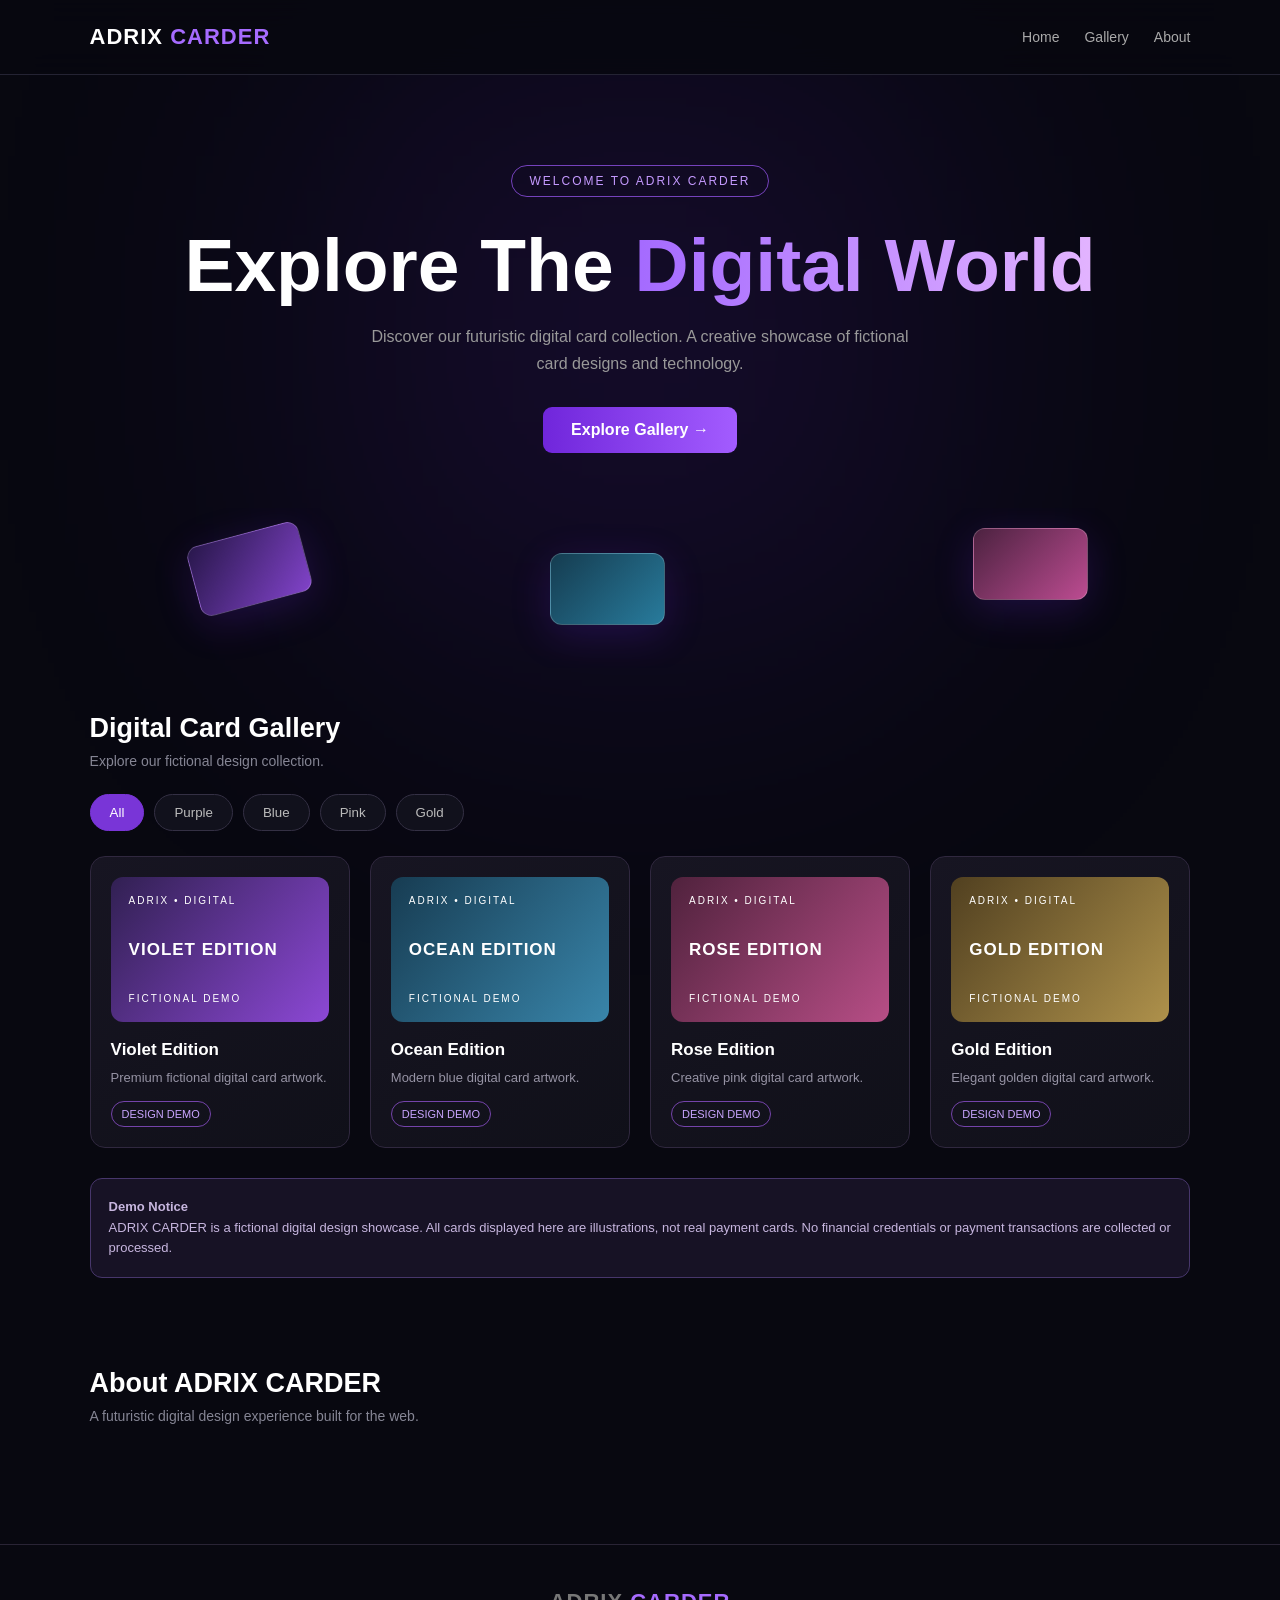
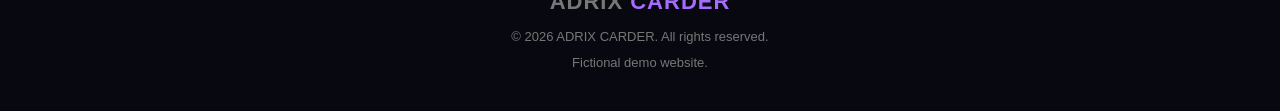
==== index.html @ c5444938 "Create index.html" ====
<!DOCTYPE html>
<html lang="en">
<head>
<meta charset="UTF-8">
<meta name="viewport" content="width=device-width, initial-scale=1.0">
<meta name="theme-color" content="#080810">
<title>ADRIX CARDER | Demo Gallery</title>

<style>
* {
  margin: 0;
  padding: 0;
  box-sizing: border-box;
}

body {
  background: #080810;
  color: #fff;
  font-family: Arial, sans-serif;
  overflow-x: hidden;
}

body::before {
  content: "";
  position: fixed;
  width: 500px;
  height: 500px;
  background: #792bff;
  filter: blur(180px);
  opacity: .18;
  top: 10%;
  left: 30%;
  pointer-events: none;
}

header {
  height: 75px;
  padding: 0 7%;
  display: flex;
  align-items: center;
  justify-content: space-between;
  border-bottom: 1px solid #242333;
  background: rgba(8,8,16,.85);
  position: sticky;
  top: 0;
  z-index: 10;
  backdrop-filter: blur(15px);
}

.logo {
  font-size: 22px;
  font-weight: 900;
  letter-spacing: 1px;
}

.logo span {
  color: #a66bff;
}

nav {
  display: flex;
  gap: 25px;
}

nav a {
  color: #aaa;
  text-decoration: none;
  font-size: 14px;
}

nav a:hover {
  color: #b77aff;
}

.hero {
  text-align: center;
  padding: 90px 20px 55px;
  position: relative;
}

.tag {
  display: inline-block;
  border: 1px solid #7542bc;
  color: #c59aff;
  padding: 8px 18px;
  border-radius: 30px;
  font-size: 12px;
  letter-spacing: 2px;
}

.hero h1 {
  font-size: clamp(38px, 8vw, 75px);
  margin: 25px 0 15px;
  font-weight: 900;
}

.hero h1 span {
  background: linear-gradient(90deg,#a46aff,#e3b4ff);
  -webkit-background-clip: text;
  color: transparent;
}

.hero p {
  color: #999;
  max-width: 540px;
  margin: auto;
  line-height: 1.7;
}

.hero-btn {
  display: inline-block;
  margin-top: 30px;
  padding: 14px 28px;
  background: linear-gradient(90deg,#7026db,#a35cff);
  color: white;
  text-decoration: none;
  border-radius: 9px;
  font-weight: bold;
}

.floating-area {
  height: 160px;
  position: relative;
  overflow: hidden;
}

.float-card {
  position: absolute;
  width: 115px;
  height: 72px;
  border-radius: 12px;
  border: 1px solid #ffffff30;
  background: linear-gradient(135deg,#28174b,#8143c9);
  box-shadow: 0 10px 40px #792bff30;
  animation: float 5s ease-in-out infinite;
}

.float-card:nth-child(1) {
  left: 15%;
  top: 25px;
  transform: rotate(-15deg);
}

.float-card:nth-child(2) {
  left: 43%;
  top: 45px;
  background: linear-gradient(135deg,#153c50,#287b9c);
  animation-delay: 1s;
}

.float-card:nth-child(3) {
  right: 15%;
  top: 20px;
  background: linear-gradient(135deg,#4c2240,#bc4c91);
  animation-delay: 2s;
}

@keyframes float {
  0%,100% { translate: 0 0; }
  50% { translate: 0 -18px; }
}

.section {
  padding: 45px 7%;
  position: relative;
}

.section-heading {
  margin-bottom: 25px;
}

.section-heading h2 {
  font-size: 27px;
}

.section-heading p {
  color: #858594;
  margin-top: 9px;
  font-size: 14px;
}

.filters {
  display: flex;
  gap: 10px;
  flex-wrap: wrap;
  margin-bottom: 25px;
}

.filter {
  padding: 10px 19px;
  border: 1px solid #343044;
  border-radius: 25px;
  background: #11111c;
  color: #bbb;
  cursor: pointer;
}

.filter.active,
.filter:hover {
  background: #7935d7;
  color: white;
  border-color: #7935d7;
}

.grid {
  display: grid;
  grid-template-columns: repeat(auto-fit,minmax(220px,1fr));
  gap: 20px;
}

.card {
  background: linear-gradient(145deg,#171522,#101019);
  border: 1px solid #30283f;
  border-radius: 15px;
  padding: 20px;
  transition: .3s;
}

.card:hover {
  transform: translateY(-6px);
  border-color: #9959ed;
  box-shadow: 0 10px 35px #792bff20;
}

.demo-card {
  height: 145px;
  padding: 18px;
  border-radius: 12px;
  margin-bottom: 18px;
  display: flex;
  flex-direction: column;
  justify-content: space-between;
  background: linear-gradient(130deg,#312052,#8c48d5);
}

.demo-card.blue {
  background: linear-gradient(130deg,#173c52,#3985aa);
}

.demo-card.pink {
  background: linear-gradient(130deg,#50223d,#b74e86);
}

.demo-card.gold {
  background: linear-gradient(130deg,#514020,#ae914b);
}

.demo-card small {
  letter-spacing: 2px;
  font-size: 10px;
}

.demo-card strong {
  font-size: 17px;
  letter-spacing: 1px;
}

.card h3 {
  font-size: 17px;
}

.card p {
  color: #9693a4;
  font-size: 13px;
  margin-top: 8px;
  line-height: 1.5;
}

.demo-label {
  display: inline-block;
  margin-top: 13px;
  color: #c9a5ff;
  font-size: 11px;
  border: 1px solid #7443aa;
  padding: 6px 10px;
  border-radius: 20px;
}

.notice {
  margin-top: 30px;
  padding: 18px;
  border: 1px solid #47366b;
  background: #171225;
  border-radius: 12px;
  color: #c7b6df;
  line-height: 1.6;
  font-size: 13px;
}

footer {
  margin-top: 50px;
  padding: 35px 20px;
  text-align: center;
  border-top: 1px solid #292435;
  color: #777;
  font-size: 13px;
  line-height: 2;
}

@media(max-width:600px) {
  header { padding: 0 5%; }
  nav { gap: 12px; }
  nav a { font-size: 11px; }
  .logo { font-size: 17px; }
  .hero { padding-top: 65px; }
  .section { padding: 35px 5%; }
}
</style>
</head>

<body>

<header>
  <div class="logo">ADRIX <span>CARDER</span></div>
  <nav>
    <a href="#home">Home</a>
    <a href="#gallery">Gallery</a>
    <a href="#about">About</a>
  </nav>
</header>

<section class="hero" id="home">
  <div class="tag">WELCOME TO ADRIX CARDER</div>
  <h1>Explore The <span>Digital World</span></h1>
  <p>
    Discover our futuristic digital card collection.
    A creative showcase of fictional card designs and technology.
  </p>
  <a href="#gallery" class="hero-btn">Explore Gallery →</a>
</section>

<div class="floating-area">
  <div class="float-card"></div>
  <div class="float-card"></div>
  <div class="float-card"></div>
</div>

<section class="section" id="gallery">

  <div class="section-heading">
    <h2>Digital Card Gallery</h2>
    <p>Explore our fictional design collection.</p>
  </div>

  <div class="filters">
    <button class="filter active" onclick="filterCards('all',this)">All</button>
    <button class="filter" onclick="filterCards('purple',this)">Purple</button>
    <button class="filter" onclick="filterCards('blue',this)">Blue</button>
    <button class="filter" onclick="filterCards('pink',this)">Pink</button>
    <button class="filter" onclick="filterCards('gold',this)">Gold</button>
  </div>

  <div class="grid">

    <div class="card" data-type="purple">
      <div class="demo-card">
        <small>ADRIX • DIGITAL</small>
        <strong>VIOLET EDITION</strong>
        <small>FICTIONAL DEMO</small>
      </div>
      <h3>Violet Edition</h3>
      <p>Premium fictional digital card artwork.</p>
      <span class="demo-label">DESIGN DEMO</span>
    </div>

    <div class="card" data-type="blue">
      <div class="demo-card blue">
        <small>ADRIX • DIGITAL</small>
        <strong>OCEAN EDITION</strong>
        <small>FICTIONAL DEMO</small>
      </div>
      <h3>Ocean Edition</h3>
      <p>Modern blue digital card artwork.</p>
      <span class="demo-label">DESIGN DEMO</span>
    </div>

    <div class="card" data-type="pink">
      <div class="demo-card pink">
        <small>ADRIX • DIGITAL</small>
        <strong>ROSE EDITION</strong>
        <small>FICTIONAL DEMO</small>
      </div>
      <h3>Rose Edition</h3>
      <p>Creative pink digital card artwork.</p>
      <span class="demo-label">DESIGN DEMO</span>
    </div>

    <div class="card" data-type="gold">
      <div class="demo-card gold">
        <small>ADRIX • DIGITAL</small>
        <strong>GOLD EDITION</strong>
        <small>FICTIONAL DEMO</small>
      </div>
      <h3>Gold Edition</h3>
      <p>Elegant golden digital card artwork.</p>
      <span class="demo-label">DESIGN DEMO</span>
    </div>

  </div>

  <div class="notice">
    <strong>Demo Notice</strong><br>
    ADRIX CARDER is a fictional digital design showcase.
    All cards displayed here are illustrations, not real
    payment cards. No financial credentials or payment
    transactions are collected or processed.
  </div>

</section>

<section class="section" id="about">
  <div class="section-heading">
    <h2>About ADRIX CARDER</h2>
    <p>A futuristic digital design experience built for the web.</p>
  </div>
</section>

<footer>
  <div class="logo">ADRIX <span>CARDER</span></div>
  ©️ 2026 ADRIX CARDER. All rights reserved.<br>
  Fictional demo website.
</footer>

<script>
function filterCards(type,button) {
  document.querySelectorAll('.filter').forEach(btn => {
    btn.classList.remove('active');
  });

  button.classList.add('active');

  document.querySelectorAll('.card').forEach(card => {
    card.style.display =
      type === 'all' || card.dataset.type === type
      ? 'block'
      : 'none';
  });
}
</script>

</body>
</html>
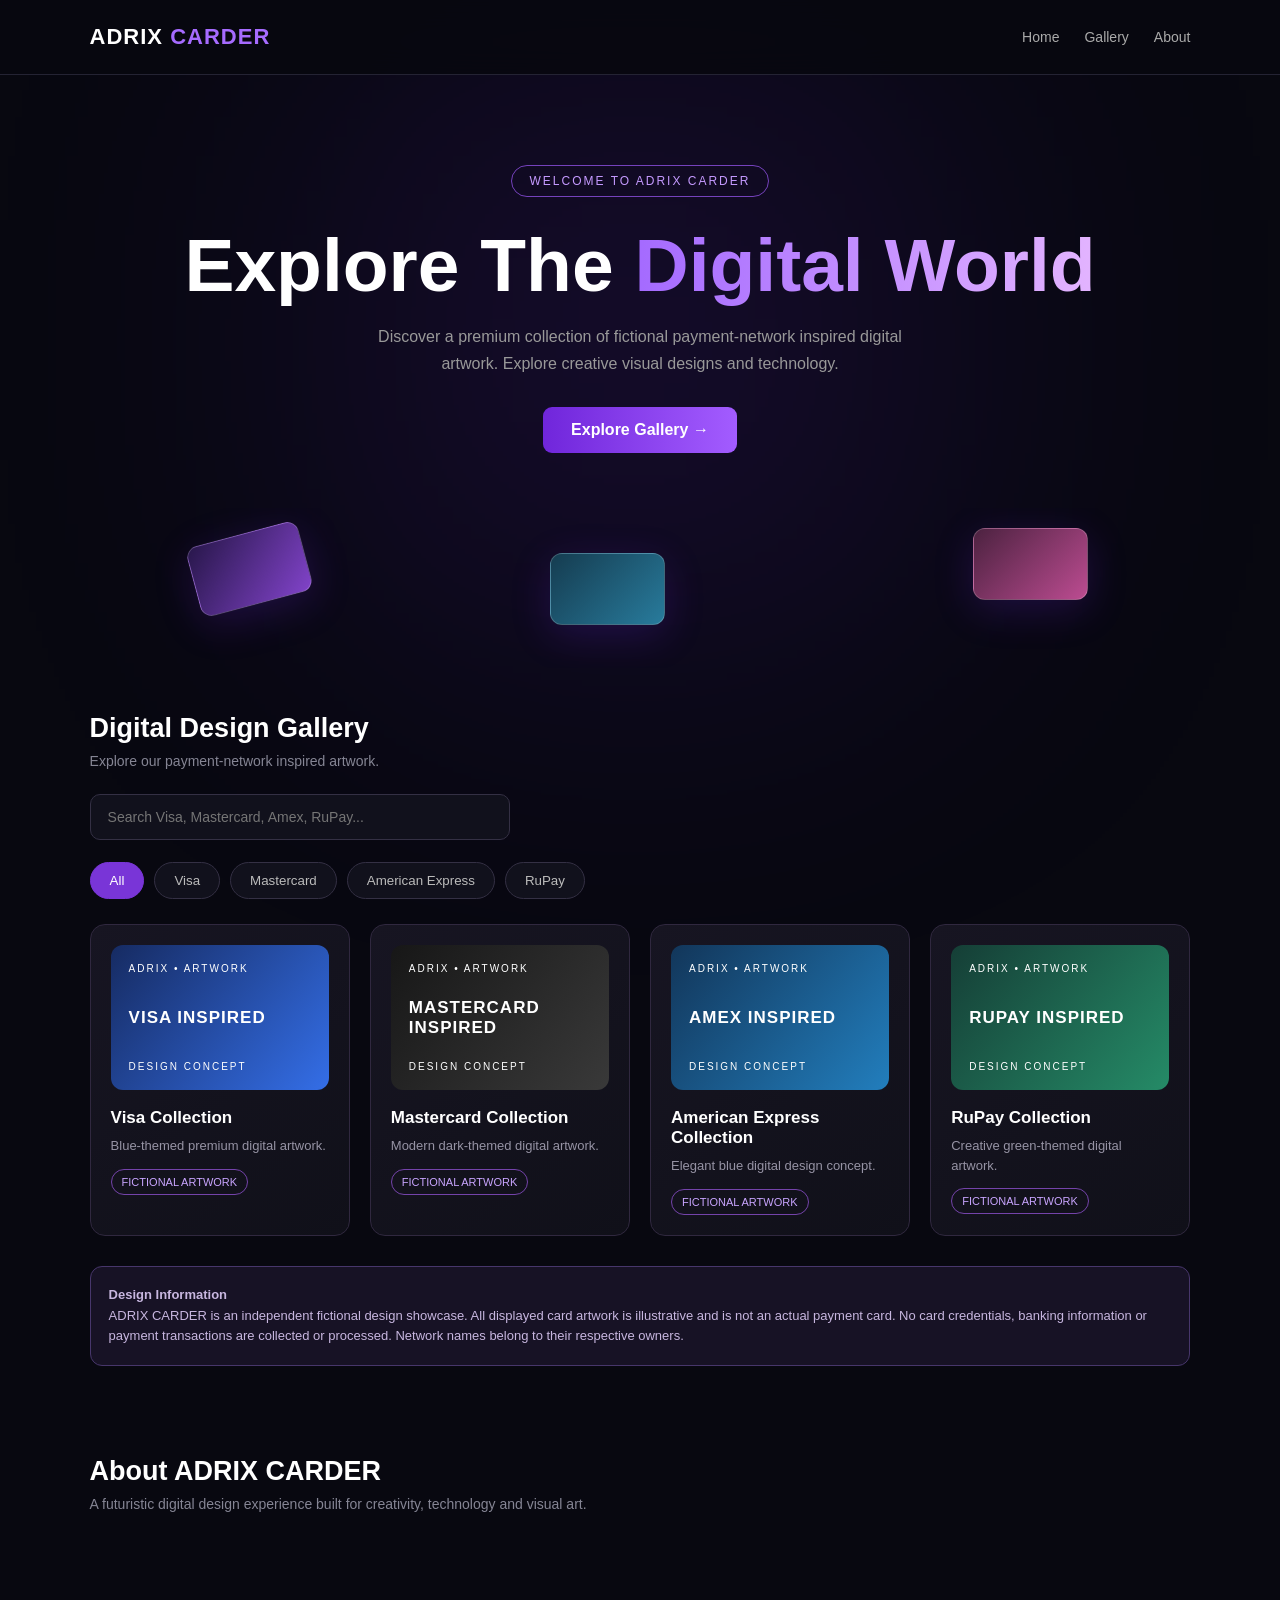
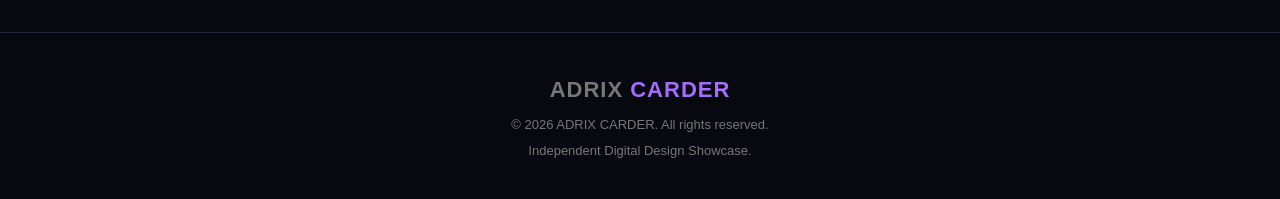
==== commit fc96c819: "Update index.html" ====
--- a/index.html
+++ b/index.html
@@ -1,16 +1,21 @@
+
 <!DOCTYPE html>
 <html lang="en">
 <head>
 <meta charset="UTF-8">
 <meta name="viewport" content="width=device-width, initial-scale=1.0">
 <meta name="theme-color" content="#080810">
-<title>ADRIX CARDER | Demo Gallery</title>
+<title>ADRIX CARDER | Digital Design Studio</title>
 
 <style>
 * {
   margin: 0;
   padding: 0;
   box-sizing: border-box;
+}
+
+html {
+  scroll-behavior: smooth;
 }
 
 body {
@@ -31,16 +36,17 @@
   top: 10%;
   left: 30%;
   pointer-events: none;
+  z-index: -1;
 }
 
 header {
-  height: 75px;
+  min-height: 75px;
   padding: 0 7%;
   display: flex;
   align-items: center;
   justify-content: space-between;
   border-bottom: 1px solid #242333;
-  background: rgba(8,8,16,.85);
+  background: rgba(8,8,16,.92);
   position: sticky;
   top: 0;
   z-index: 10;
@@ -66,6 +72,7 @@
   color: #aaa;
   text-decoration: none;
   font-size: 14px;
+  transition: .3s;
 }
 
 nav a:hover {
@@ -116,6 +123,12 @@
   text-decoration: none;
   border-radius: 9px;
   font-weight: bold;
+  transition: .3s;
+}
+
+.hero-btn:hover {
+  transform: translateY(-4px);
+  box-shadow: 0 8px 30px #792bff55;
 }
 
 .floating-area {
@@ -179,6 +192,27 @@
   font-size: 14px;
 }
 
+.search-box {
+  width: 100%;
+  max-width: 420px;
+  margin-bottom: 22px;
+}
+
+.search-box input {
+  width: 100%;
+  padding: 14px 17px;
+  background: #11111c;
+  border: 1px solid #343044;
+  outline: none;
+  border-radius: 10px;
+  color: white;
+  font-size: 14px;
+}
+
+.search-box input:focus {
+  border-color: #9959ed;
+}
+
 .filters {
   display: flex;
   gap: 10px;
@@ -193,6 +227,7 @@
   background: #11111c;
   color: #bbb;
   cursor: pointer;
+  transition: .3s;
 }
 
 .filter.active,
@@ -214,6 +249,7 @@
   border-radius: 15px;
   padding: 20px;
   transition: .3s;
+  cursor: pointer;
 }
 
 .card:hover {
@@ -230,19 +266,19 @@
   display: flex;
   flex-direction: column;
   justify-content: space-between;
-  background: linear-gradient(130deg,#312052,#8c48d5);
-}
-
-.demo-card.blue {
-  background: linear-gradient(130deg,#173c52,#3985aa);
-}
-
-.demo-card.pink {
-  background: linear-gradient(130deg,#50223d,#b74e86);
-}
-
-.demo-card.gold {
-  background: linear-gradient(130deg,#514020,#ae914b);
+  background: linear-gradient(130deg,#162b62,#346ee7);
+}
+
+.demo-card.mastercard {
+  background: linear-gradient(130deg,#171717,#393939);
+}
+
+.demo-card.amex {
+  background: linear-gradient(130deg,#12365a,#227ebd);
+}
+
+.demo-card.rupay {
+  background: linear-gradient(130deg,#153e36,#258b67);
 }
 
 .demo-card small {
@@ -287,6 +323,13 @@
   font-size: 13px;
 }
 
+.empty {
+  display: none;
+  color: #aaa;
+  padding: 25px;
+  text-align: center;
+}
+
 footer {
   margin-top: 50px;
   padding: 35px 20px;
@@ -297,6 +340,48 @@
   line-height: 2;
 }
 
+/* Preview popup */
+
+.preview {
+  display: none;
+  position: fixed;
+  inset: 0;
+  background: rgba(0,0,0,.88);
+  z-index: 100;
+  align-items: center;
+  justify-content: center;
+  padding: 20px;
+}
+
+.preview.show {
+  display: flex;
+}
+
+.preview-content {
+  background: #171522;
+  border: 1px solid #7443aa;
+  border-radius: 18px;
+  padding: 25px;
+  width: 100%;
+  max-width: 420px;
+  text-align: center;
+}
+
+.preview-content .demo-card {
+  height: 190px;
+}
+
+.close-btn {
+  display: block;
+  margin: 20px auto 0;
+  background: #7935d7;
+  color: white;
+  border: none;
+  padding: 11px 25px;
+  border-radius: 8px;
+  cursor: pointer;
+}
+
 @media(max-width:600px) {
   header { padding: 0 5%; }
   nav { gap: 12px; }
@@ -304,6 +389,15 @@
   .logo { font-size: 17px; }
   .hero { padding-top: 65px; }
   .section { padding: 35px 5%; }
+  .grid { grid-template-columns: 1fr; }
+}
+
+@media(prefers-reduced-motion:reduce) {
+  *, *::before, *::after {
+    animation-duration: .01ms !important;
+    scroll-behavior: auto !important;
+    transition-duration: .01ms !important;
+  }
 }
 </style>
 </head>
@@ -312,6 +406,7 @@
 
 <header>
   <div class="logo">ADRIX <span>CARDER</span></div>
+
   <nav>
     <a href="#home">Home</a>
     <a href="#gallery">Gallery</a>
@@ -321,12 +416,18 @@
 
 <section class="hero" id="home">
   <div class="tag">WELCOME TO ADRIX CARDER</div>
+
   <h1>Explore The <span>Digital World</span></h1>
+
   <p>
-    Discover our futuristic digital card collection.
-    A creative showcase of fictional card designs and technology.
+    Discover a premium collection of fictional
+    payment-network inspired digital artwork.
+    Explore creative visual designs and technology.
   </p>
-  <a href="#gallery" class="hero-btn">Explore Gallery →</a>
+
+  <a href="#gallery" class="hero-btn">
+    Explore Gallery →
+  </a>
 </section>
 
 <div class="floating-area">
@@ -338,104 +439,240 @@
 <section class="section" id="gallery">
 
   <div class="section-heading">
-    <h2>Digital Card Gallery</h2>
-    <p>Explore our fictional design collection.</p>
+    <h2>Digital Design Gallery</h2>
+    <p>Explore our payment-network inspired artwork.</p>
+  </div>
+
+  <div class="search-box">
+    <input
+      type="search"
+      id="searchInput"
+      placeholder="Search Visa, Mastercard, Amex, RuPay..."
+      oninput="searchCards()"
+    >
   </div>
 
   <div class="filters">
-    <button class="filter active" onclick="filterCards('all',this)">All</button>
-    <button class="filter" onclick="filterCards('purple',this)">Purple</button>
-    <button class="filter" onclick="filterCards('blue',this)">Blue</button>
-    <button class="filter" onclick="filterCards('pink',this)">Pink</button>
-    <button class="filter" onclick="filterCards('gold',this)">Gold</button>
-  </div>
-
-  <div class="grid">
-
-    <div class="card" data-type="purple">
+    <button class="filter active"
+      onclick="filterCards('all',this)">All</button>
+
+    <button class="filter"
+      onclick="filterCards('visa',this)">Visa</button>
+
+    <button class="filter"
+      onclick="filterCards('mastercard',this)">Mastercard</button>
+
+    <button class="filter"
+      onclick="filterCards('amex',this)">American Express</button>
+
+    <button class="filter"
+      onclick="filterCards('rupay',this)">RuPay</button>
+  </div>
+
+  <div class="grid" id="cardGrid">
+
+    <div class="card" data-type="visa"
+      onclick="openPreview(this)">
+
       <div class="demo-card">
-        <small>ADRIX • DIGITAL</small>
-        <strong>VIOLET EDITION</strong>
-        <small>FICTIONAL DEMO</small>
+        <small>ADRIX • ARTWORK</small>
+        <strong>VISA INSPIRED</strong>
+        <small>DESIGN CONCEPT</small>
       </div>
-      <h3>Violet Edition</h3>
-      <p>Premium fictional digital card artwork.</p>
-      <span class="demo-label">DESIGN DEMO</span>
+
+      <h3>Visa Collection</h3>
+      <p>Blue-themed premium digital artwork.</p>
+      <span class="demo-label">FICTIONAL ARTWORK</span>
     </div>
 
-    <div class="card" data-type="blue">
-      <div class="demo-card blue">
-        <small>ADRIX • DIGITAL</small>
-        <strong>OCEAN EDITION</strong>
-        <small>FICTIONAL DEMO</small>
+    <div class="card" data-type="mastercard"
+      onclick="openPreview(this)">
+
+      <div class="demo-card mastercard">
+        <small>ADRIX • ARTWORK</small>
+        <strong>MASTERCARD INSPIRED</strong>
+        <small>DESIGN CONCEPT</small>
       </div>
-      <h3>Ocean Edition</h3>
-      <p>Modern blue digital card artwork.</p>
-      <span class="demo-label">DESIGN DEMO</span>
+
+      <h3>Mastercard Collection</h3>
+      <p>Modern dark-themed digital artwork.</p>
+      <span class="demo-label">FICTIONAL ARTWORK</span>
     </div>
 
-    <div class="card" data-type="pink">
-      <div class="demo-card pink">
-        <small>ADRIX • DIGITAL</small>
-        <strong>ROSE EDITION</strong>
-        <small>FICTIONAL DEMO</small>
+    <div class="card" data-type="amex"
+      onclick="openPreview(this)">
+
+      <div class="demo-card amex">
+        <small>ADRIX • ARTWORK</small>
+        <strong>AMEX INSPIRED</strong>
+        <small>DESIGN CONCEPT</small>
       </div>
-      <h3>Rose Edition</h3>
-      <p>Creative pink digital card artwork.</p>
-      <span class="demo-label">DESIGN DEMO</span>
+
+      <h3>American Express Collection</h3>
+      <p>Elegant blue digital design concept.</p>
+      <span class="demo-label">FICTIONAL ARTWORK</span>
     </div>
 
-    <div class="card" data-type="gold">
-      <div class="demo-card gold">
-        <small>ADRIX • DIGITAL</small>
-        <strong>GOLD EDITION</strong>
-        <small>FICTIONAL DEMO</small>
+    <div class="card" data-type="rupay"
+      onclick="openPreview(this)">
+
+      <div class="demo-card rupay">
+        <small>ADRIX • ARTWORK</small>
+        <strong>RUPAY INSPIRED</strong>
+        <small>DESIGN CONCEPT</small>
       </div>
-      <h3>Gold Edition</h3>
-      <p>Elegant golden digital card artwork.</p>
-      <span class="demo-label">DESIGN DEMO</span>
+
+      <h3>RuPay Collection</h3>
+      <p>Creative green-themed digital artwork.</p>
+      <span class="demo-label">FICTIONAL ARTWORK</span>
     </div>
 
   </div>
 
+  <div class="empty" id="emptyMessage">
+    No matching designs found.
+  </div>
+
   <div class="notice">
-    <strong>Demo Notice</strong><br>
-    ADRIX CARDER is a fictional digital design showcase.
-    All cards displayed here are illustrations, not real
-    payment cards. No financial credentials or payment
-    transactions are collected or processed.
+    <strong>Design Information</strong><br>
+    ADRIX CARDER is an independent fictional design
+    showcase. All displayed card artwork is illustrative
+    and is not an actual payment card. No card credentials,
+    banking information or payment transactions are
+    collected or processed. Network names belong to their
+    respective owners.
   </div>
 
 </section>
 
 <section class="section" id="about">
+
   <div class="section-heading">
     <h2>About ADRIX CARDER</h2>
-    <p>A futuristic digital design experience built for the web.</p>
-  </div>
+
+    <p>
+      A futuristic digital design experience
+      built for creativity, technology and visual art.
+    </p>
+  </div>
+
 </section>
 
 <footer>
+
   <div class="logo">ADRIX <span>CARDER</span></div>
-  ©️ 2026 ADRIX CARDER. All rights reserved.<br>
-  Fictional demo website.
+
+  © 2026 ADRIX CARDER. All rights reserved.<br>
+
+  Independent Digital Design Showcase.
+
 </footer>
 
+<!-- Artwork Preview -->
+
+<div class="preview" id="preview"
+  onclick="closePreviewOutside(event)">
+
+  <div class="preview-content">
+
+    <h2 id="previewTitle">Artwork Preview</h2>
+
+    <div id="previewArtwork"></div>
+
+    <p id="previewDescription"
+      style="color:#aaa;font-size:13px;margin-top:15px">
+      Fictional design artwork.
+    </p>
+
+    <button class="close-btn"
+      onclick="closePreview()">CLOSE</button>
+
+  </div>
+</div>
+
 <script>
+
+let currentFilter = "all";
+
 function filterCards(type,button) {
+
+  currentFilter = type;
+
   document.querySelectorAll('.filter').forEach(btn => {
     btn.classList.remove('active');
   });
 
   button.classList.add('active');
 
-  document.querySelectorAll('.card').forEach(card => {
-    card.style.display =
-      type === 'all' || card.dataset.type === type
-      ? 'block'
-      : 'none';
+  searchCards();
+}
+
+function searchCards() {
+
+  const search = document
+    .getElementById('searchInput')
+    .value.toLowerCase();
+
+  const cards = document.querySelectorAll('.card');
+
+  let visible = 0;
+
+  cards.forEach(card => {
+
+    const type = card.dataset.type;
+
+    const matchesFilter =
+      currentFilter === 'all' ||
+      type === currentFilter;
+
+    const matchesSearch =
+      card.innerText.toLowerCase().includes(search);
+
+    if(matchesFilter && matchesSearch) {
+      card.style.display = 'block';
+      visible++;
+    } else {
+      card.style.display = 'none';
+    }
+
   });
-}
+
+  document.getElementById('emptyMessage').style.display =
+    visible === 0 ? 'block' : 'none';
+}
+
+function openPreview(card) {
+
+  const artwork = card.querySelector('.demo-card');
+
+  document.getElementById('previewTitle').innerText =
+    card.querySelector('h3').innerText;
+
+  document.getElementById('previewDescription').innerText =
+    card.querySelector('p').innerText;
+
+  document.getElementById('previewArtwork').innerHTML =
+    artwork.outerHTML;
+
+  document.getElementById('preview').classList.add('show');
+}
+
+function closePreview() {
+  document.getElementById('preview').classList.remove('show');
+}
+
+function closePreviewOutside(event) {
+  if(event.target.id === 'preview') {
+    closePreview();
+  }
+}
+
+document.addEventListener('keydown', function(event) {
+  if(event.key === 'Escape') {
+    closePreview();
+  }
+});
+
 </script>
 
 </body>
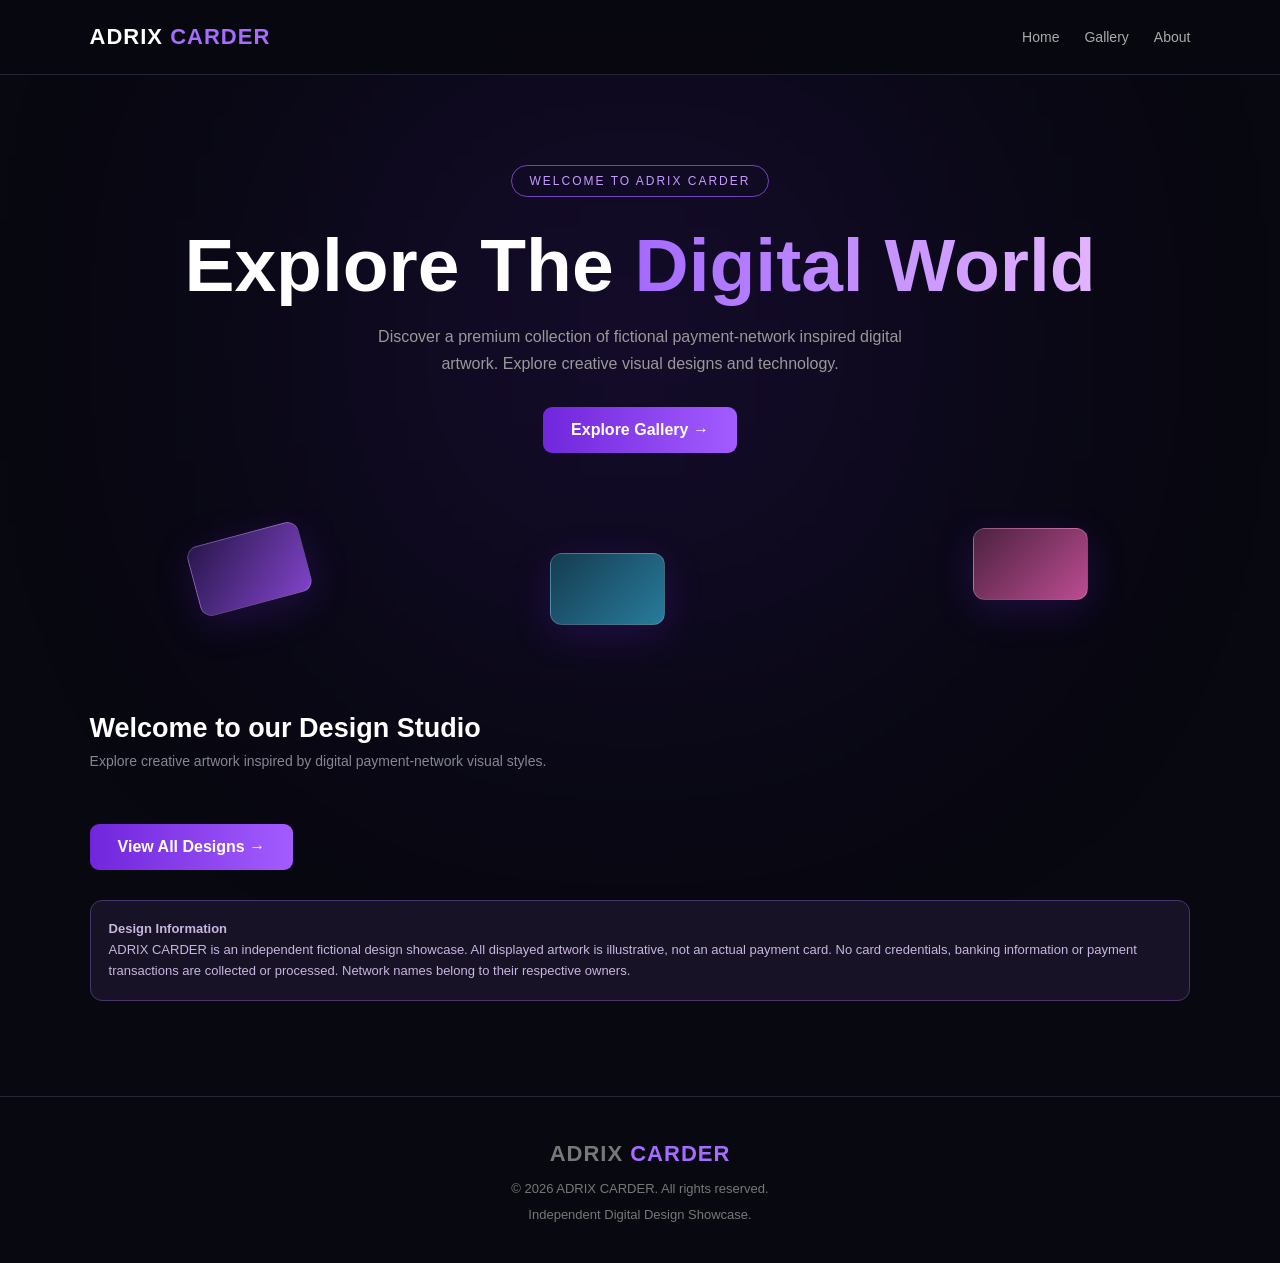
==== commit 4cf01524: "Update index.html" ====
--- a/index.html
+++ b/index.html
@@ -6,674 +6,73 @@
 <meta name="viewport" content="width=device-width, initial-scale=1.0">
 <meta name="theme-color" content="#080810">
 <title>ADRIX CARDER | Digital Design Studio</title>
-
-<style>
-* {
-  margin: 0;
-  padding: 0;
-  box-sizing: border-box;
-}
-
-html {
-  scroll-behavior: smooth;
-}
-
-body {
-  background: #080810;
-  color: #fff;
-  font-family: Arial, sans-serif;
-  overflow-x: hidden;
-}
-
-body::before {
-  content: "";
-  position: fixed;
-  width: 500px;
-  height: 500px;
-  background: #792bff;
-  filter: blur(180px);
-  opacity: .18;
-  top: 10%;
-  left: 30%;
-  pointer-events: none;
-  z-index: -1;
-}
-
-header {
-  min-height: 75px;
-  padding: 0 7%;
-  display: flex;
-  align-items: center;
-  justify-content: space-between;
-  border-bottom: 1px solid #242333;
-  background: rgba(8,8,16,.92);
-  position: sticky;
-  top: 0;
-  z-index: 10;
-  backdrop-filter: blur(15px);
-}
-
-.logo {
-  font-size: 22px;
-  font-weight: 900;
-  letter-spacing: 1px;
-}
-
-.logo span {
-  color: #a66bff;
-}
-
-nav {
-  display: flex;
-  gap: 25px;
-}
-
-nav a {
-  color: #aaa;
-  text-decoration: none;
-  font-size: 14px;
-  transition: .3s;
-}
-
-nav a:hover {
-  color: #b77aff;
-}
-
-.hero {
-  text-align: center;
-  padding: 90px 20px 55px;
-  position: relative;
-}
-
-.tag {
-  display: inline-block;
-  border: 1px solid #7542bc;
-  color: #c59aff;
-  padding: 8px 18px;
-  border-radius: 30px;
-  font-size: 12px;
-  letter-spacing: 2px;
-}
-
-.hero h1 {
-  font-size: clamp(38px, 8vw, 75px);
-  margin: 25px 0 15px;
-  font-weight: 900;
-}
-
-.hero h1 span {
-  background: linear-gradient(90deg,#a46aff,#e3b4ff);
-  -webkit-background-clip: text;
-  color: transparent;
-}
-
-.hero p {
-  color: #999;
-  max-width: 540px;
-  margin: auto;
-  line-height: 1.7;
-}
-
-.hero-btn {
-  display: inline-block;
-  margin-top: 30px;
-  padding: 14px 28px;
-  background: linear-gradient(90deg,#7026db,#a35cff);
-  color: white;
-  text-decoration: none;
-  border-radius: 9px;
-  font-weight: bold;
-  transition: .3s;
-}
-
-.hero-btn:hover {
-  transform: translateY(-4px);
-  box-shadow: 0 8px 30px #792bff55;
-}
-
-.floating-area {
-  height: 160px;
-  position: relative;
-  overflow: hidden;
-}
-
-.float-card {
-  position: absolute;
-  width: 115px;
-  height: 72px;
-  border-radius: 12px;
-  border: 1px solid #ffffff30;
-  background: linear-gradient(135deg,#28174b,#8143c9);
-  box-shadow: 0 10px 40px #792bff30;
-  animation: float 5s ease-in-out infinite;
-}
-
-.float-card:nth-child(1) {
-  left: 15%;
-  top: 25px;
-  transform: rotate(-15deg);
-}
-
-.float-card:nth-child(2) {
-  left: 43%;
-  top: 45px;
-  background: linear-gradient(135deg,#153c50,#287b9c);
-  animation-delay: 1s;
-}
-
-.float-card:nth-child(3) {
-  right: 15%;
-  top: 20px;
-  background: linear-gradient(135deg,#4c2240,#bc4c91);
-  animation-delay: 2s;
-}
-
-@keyframes float {
-  0%,100% { translate: 0 0; }
-  50% { translate: 0 -18px; }
-}
-
-.section {
-  padding: 45px 7%;
-  position: relative;
-}
-
-.section-heading {
-  margin-bottom: 25px;
-}
-
-.section-heading h2 {
-  font-size: 27px;
-}
-
-.section-heading p {
-  color: #858594;
-  margin-top: 9px;
-  font-size: 14px;
-}
-
-.search-box {
-  width: 100%;
-  max-width: 420px;
-  margin-bottom: 22px;
-}
-
-.search-box input {
-  width: 100%;
-  padding: 14px 17px;
-  background: #11111c;
-  border: 1px solid #343044;
-  outline: none;
-  border-radius: 10px;
-  color: white;
-  font-size: 14px;
-}
-
-.search-box input:focus {
-  border-color: #9959ed;
-}
-
-.filters {
-  display: flex;
-  gap: 10px;
-  flex-wrap: wrap;
-  margin-bottom: 25px;
-}
-
-.filter {
-  padding: 10px 19px;
-  border: 1px solid #343044;
-  border-radius: 25px;
-  background: #11111c;
-  color: #bbb;
-  cursor: pointer;
-  transition: .3s;
-}
-
-.filter.active,
-.filter:hover {
-  background: #7935d7;
-  color: white;
-  border-color: #7935d7;
-}
-
-.grid {
-  display: grid;
-  grid-template-columns: repeat(auto-fit,minmax(220px,1fr));
-  gap: 20px;
-}
-
-.card {
-  background: linear-gradient(145deg,#171522,#101019);
-  border: 1px solid #30283f;
-  border-radius: 15px;
-  padding: 20px;
-  transition: .3s;
-  cursor: pointer;
-}
-
-.card:hover {
-  transform: translateY(-6px);
-  border-color: #9959ed;
-  box-shadow: 0 10px 35px #792bff20;
-}
-
-.demo-card {
-  height: 145px;
-  padding: 18px;
-  border-radius: 12px;
-  margin-bottom: 18px;
-  display: flex;
-  flex-direction: column;
-  justify-content: space-between;
-  background: linear-gradient(130deg,#162b62,#346ee7);
-}
-
-.demo-card.mastercard {
-  background: linear-gradient(130deg,#171717,#393939);
-}
-
-.demo-card.amex {
-  background: linear-gradient(130deg,#12365a,#227ebd);
-}
-
-.demo-card.rupay {
-  background: linear-gradient(130deg,#153e36,#258b67);
-}
-
-.demo-card small {
-  letter-spacing: 2px;
-  font-size: 10px;
-}
-
-.demo-card strong {
-  font-size: 17px;
-  letter-spacing: 1px;
-}
-
-.card h3 {
-  font-size: 17px;
-}
-
-.card p {
-  color: #9693a4;
-  font-size: 13px;
-  margin-top: 8px;
-  line-height: 1.5;
-}
-
-.demo-label {
-  display: inline-block;
-  margin-top: 13px;
-  color: #c9a5ff;
-  font-size: 11px;
-  border: 1px solid #7443aa;
-  padding: 6px 10px;
-  border-radius: 20px;
-}
-
-.notice {
-  margin-top: 30px;
-  padding: 18px;
-  border: 1px solid #47366b;
-  background: #171225;
-  border-radius: 12px;
-  color: #c7b6df;
-  line-height: 1.6;
-  font-size: 13px;
-}
-
-.empty {
-  display: none;
-  color: #aaa;
-  padding: 25px;
-  text-align: center;
-}
-
-footer {
-  margin-top: 50px;
-  padding: 35px 20px;
-  text-align: center;
-  border-top: 1px solid #292435;
-  color: #777;
-  font-size: 13px;
-  line-height: 2;
-}
-
-/* Preview popup */
-
-.preview {
-  display: none;
-  position: fixed;
-  inset: 0;
-  background: rgba(0,0,0,.88);
-  z-index: 100;
-  align-items: center;
-  justify-content: center;
-  padding: 20px;
-}
-
-.preview.show {
-  display: flex;
-}
-
-.preview-content {
-  background: #171522;
-  border: 1px solid #7443aa;
-  border-radius: 18px;
-  padding: 25px;
-  width: 100%;
-  max-width: 420px;
-  text-align: center;
-}
-
-.preview-content .demo-card {
-  height: 190px;
-}
-
-.close-btn {
-  display: block;
-  margin: 20px auto 0;
-  background: #7935d7;
-  color: white;
-  border: none;
-  padding: 11px 25px;
-  border-radius: 8px;
-  cursor: pointer;
-}
-
-@media(max-width:600px) {
-  header { padding: 0 5%; }
-  nav { gap: 12px; }
-  nav a { font-size: 11px; }
-  .logo { font-size: 17px; }
-  .hero { padding-top: 65px; }
-  .section { padding: 35px 5%; }
-  .grid { grid-template-columns: 1fr; }
-}
-
-@media(prefers-reduced-motion:reduce) {
-  *, *::before, *::after {
-    animation-duration: .01ms !important;
-    scroll-behavior: auto !important;
-    transition-duration: .01ms !important;
-  }
-}
-</style>
+<link rel="stylesheet" href="style.css">
 </head>
 
 <body>
 
 <header>
   <div class="logo">ADRIX <span>CARDER</span></div>
-
   <nav>
-    <a href="#home">Home</a>
-    <a href="#gallery">Gallery</a>
-    <a href="#about">About</a>
+    <a href="index.html">Home</a>
+    <a href="gallery.html">Gallery</a>
+    <a href="about.html">About</a>
   </nav>
 </header>
 
-<section class="hero" id="home">
-  <div class="tag">WELCOME TO ADRIX CARDER</div>
+<main>
+  <section class="hero">
+    <div class="tag">WELCOME TO ADRIX CARDER</div>
 
-  <h1>Explore The <span>Digital World</span></h1>
+    <h1>Explore The <span>Digital World</span></h1>
 
-  <p>
-    Discover a premium collection of fictional
-    payment-network inspired digital artwork.
-    Explore creative visual designs and technology.
-  </p>
+    <p>
+      Discover a premium collection of fictional
+      payment-network inspired digital artwork.
+      Explore creative visual designs and technology.
+    </p>
 
-  <a href="#gallery" class="hero-btn">
-    Explore Gallery →
-  </a>
-</section>
+    <a href="gallery.html" class="hero-btn">
+      Explore Gallery →
+    </a>
+  </section>
 
-<div class="floating-area">
-  <div class="float-card"></div>
-  <div class="float-card"></div>
-  <div class="float-card"></div>
-</div>
-
-<section class="section" id="gallery">
-
-  <div class="section-heading">
-    <h2>Digital Design Gallery</h2>
-    <p>Explore our payment-network inspired artwork.</p>
+  <div class="floating-area">
+    <div class="float-card"></div>
+    <div class="float-card"></div>
+    <div class="float-card"></div>
   </div>
 
-  <div class="search-box">
-    <input
-      type="search"
-      id="searchInput"
-      placeholder="Search Visa, Mastercard, Amex, RuPay..."
-      oninput="searchCards()"
-    >
-  </div>
-
-  <div class="filters">
-    <button class="filter active"
-      onclick="filterCards('all',this)">All</button>
-
-    <button class="filter"
-      onclick="filterCards('visa',this)">Visa</button>
-
-    <button class="filter"
-      onclick="filterCards('mastercard',this)">Mastercard</button>
-
-    <button class="filter"
-      onclick="filterCards('amex',this)">American Express</button>
-
-    <button class="filter"
-      onclick="filterCards('rupay',this)">RuPay</button>
-  </div>
-
-  <div class="grid" id="cardGrid">
-
-    <div class="card" data-type="visa"
-      onclick="openPreview(this)">
-
-      <div class="demo-card">
-        <small>ADRIX • ARTWORK</small>
-        <strong>VISA INSPIRED</strong>
-        <small>DESIGN CONCEPT</small>
-      </div>
-
-      <h3>Visa Collection</h3>
-      <p>Blue-themed premium digital artwork.</p>
-      <span class="demo-label">FICTIONAL ARTWORK</span>
+  <section class="section">
+    <div class="section-heading">
+      <h2>Welcome to our Design Studio</h2>
+      <p>
+        Explore creative artwork inspired by digital
+        payment-network visual styles.
+      </p>
     </div>
 
-    <div class="card" data-type="mastercard"
-      onclick="openPreview(this)">
+    <a href="gallery.html" class="hero-btn">
+      View All Designs →
+    </a>
 
-      <div class="demo-card mastercard">
-        <small>ADRIX • ARTWORK</small>
-        <strong>MASTERCARD INSPIRED</strong>
-        <small>DESIGN CONCEPT</small>
-      </div>
-
-      <h3>Mastercard Collection</h3>
-      <p>Modern dark-themed digital artwork.</p>
-      <span class="demo-label">FICTIONAL ARTWORK</span>
+    <div class="notice">
+      <strong>Design Information</strong><br>
+      ADRIX CARDER is an independent fictional design
+      showcase. All displayed artwork is illustrative,
+      not an actual payment card. No card credentials,
+      banking information or payment transactions are
+      collected or processed. Network names belong to
+      their respective owners.
     </div>
-
-    <div class="card" data-type="amex"
-      onclick="openPreview(this)">
-
-      <div class="demo-card amex">
-        <small>ADRIX • ARTWORK</small>
-        <strong>AMEX INSPIRED</strong>
-        <small>DESIGN CONCEPT</small>
-      </div>
-
-      <h3>American Express Collection</h3>
-      <p>Elegant blue digital design concept.</p>
-      <span class="demo-label">FICTIONAL ARTWORK</span>
-    </div>
-
-    <div class="card" data-type="rupay"
-      onclick="openPreview(this)">
-
-      <div class="demo-card rupay">
-        <small>ADRIX • ARTWORK</small>
-        <strong>RUPAY INSPIRED</strong>
-        <small>DESIGN CONCEPT</small>
-      </div>
-
-      <h3>RuPay Collection</h3>
-      <p>Creative green-themed digital artwork.</p>
-      <span class="demo-label">FICTIONAL ARTWORK</span>
-    </div>
-
-  </div>
-
-  <div class="empty" id="emptyMessage">
-    No matching designs found.
-  </div>
-
-  <div class="notice">
-    <strong>Design Information</strong><br>
-    ADRIX CARDER is an independent fictional design
-    showcase. All displayed card artwork is illustrative
-    and is not an actual payment card. No card credentials,
-    banking information or payment transactions are
-    collected or processed. Network names belong to their
-    respective owners.
-  </div>
-
-</section>
-
-<section class="section" id="about">
-
-  <div class="section-heading">
-    <h2>About ADRIX CARDER</h2>
-
-    <p>
-      A futuristic digital design experience
-      built for creativity, technology and visual art.
-    </p>
-  </div>
-
-</section>
+  </section>
+</main>
 
 <footer>
-
   <div class="logo">ADRIX <span>CARDER</span></div>
-
   © 2026 ADRIX CARDER. All rights reserved.<br>
-
   Independent Digital Design Showcase.
-
 </footer>
-
-<!-- Artwork Preview -->
-
-<div class="preview" id="preview"
-  onclick="closePreviewOutside(event)">
-
-  <div class="preview-content">
-
-    <h2 id="previewTitle">Artwork Preview</h2>
-
-    <div id="previewArtwork"></div>
-
-    <p id="previewDescription"
-      style="color:#aaa;font-size:13px;margin-top:15px">
-      Fictional design artwork.
-    </p>
-
-    <button class="close-btn"
-      onclick="closePreview()">CLOSE</button>
-
-  </div>
-</div>
-
-<script>
-
-let currentFilter = "all";
-
-function filterCards(type,button) {
-
-  currentFilter = type;
-
-  document.querySelectorAll('.filter').forEach(btn => {
-    btn.classList.remove('active');
-  });
-
-  button.classList.add('active');
-
-  searchCards();
-}
-
-function searchCards() {
-
-  const search = document
-    .getElementById('searchInput')
-    .value.toLowerCase();
-
-  const cards = document.querySelectorAll('.card');
-
-  let visible = 0;
-
-  cards.forEach(card => {
-
-    const type = card.dataset.type;
-
-    const matchesFilter =
-      currentFilter === 'all' ||
-      type === currentFilter;
-
-    const matchesSearch =
-      card.innerText.toLowerCase().includes(search);
-
-    if(matchesFilter && matchesSearch) {
-      card.style.display = 'block';
-      visible++;
-    } else {
-      card.style.display = 'none';
-    }
-
-  });
-
-  document.getElementById('emptyMessage').style.display =
-    visible === 0 ? 'block' : 'none';
-}
-
-function openPreview(card) {
-
-  const artwork = card.querySelector('.demo-card');
-
-  document.getElementById('previewTitle').innerText =
-    card.querySelector('h3').innerText;
-
-  document.getElementById('previewDescription').innerText =
-    card.querySelector('p').innerText;
-
-  document.getElementById('previewArtwork').innerHTML =
-    artwork.outerHTML;
-
-  document.getElementById('preview').classList.add('show');
-}
-
-function closePreview() {
-  document.getElementById('preview').classList.remove('show');
-}
-
-function closePreviewOutside(event) {
-  if(event.target.id === 'preview') {
-    closePreview();
-  }
-}
-
-document.addEventListener('keydown', function(event) {
-  if(event.key === 'Escape') {
-    closePreview();
-  }
-});
-
-</script>
 
 </body>
 </html>
--- a/style.css
+++ b/style.css
@@ -0,0 +1,390 @@
+
+* {
+  margin: 0;
+  padding: 0;
+  box-sizing: border-box;
+}
+
+html {
+  scroll-behavior: smooth;
+}
+
+body {
+  background: #080810;
+  color: #fff;
+  font-family: Arial, sans-serif;
+  overflow-x: hidden;
+}
+
+body::before {
+  content: "";
+  position: fixed;
+  width: 500px;
+  height: 500px;
+  background: #792bff;
+  filter: blur(180px);
+  opacity: .18;
+  top: 10%;
+  left: 30%;
+  pointer-events: none;
+  z-index: -1;
+}
+
+header {
+  min-height: 75px;
+  padding: 0 7%;
+  display: flex;
+  align-items: center;
+  justify-content: space-between;
+  border-bottom: 1px solid #242333;
+  background: rgba(8,8,16,.92);
+  position: sticky;
+  top: 0;
+  z-index: 10;
+  backdrop-filter: blur(15px);
+}
+
+.logo {
+  font-size: 22px;
+  font-weight: 900;
+  letter-spacing: 1px;
+}
+
+.logo span {
+  color: #a66bff;
+}
+
+nav {
+  display: flex;
+  gap: 25px;
+}
+
+nav a {
+  color: #aaa;
+  text-decoration: none;
+  font-size: 14px;
+  transition: .3s;
+}
+
+nav a:hover {
+  color: #b77aff;
+}
+
+.hero {
+  text-align: center;
+  padding: 90px 20px 55px;
+  position: relative;
+}
+
+.tag {
+  display: inline-block;
+  border: 1px solid #7542bc;
+  color: #c59aff;
+  padding: 8px 18px;
+  border-radius: 30px;
+  font-size: 12px;
+  letter-spacing: 2px;
+}
+
+.hero h1 {
+  font-size: clamp(38px, 8vw, 75px);
+  margin: 25px 0 15px;
+  font-weight: 900;
+}
+
+.hero h1 span {
+  background: linear-gradient(90deg,#a46aff,#e3b4ff);
+  -webkit-background-clip: text;
+  color: transparent;
+}
+
+.hero p {
+  color: #999;
+  max-width: 540px;
+  margin: auto;
+  line-height: 1.7;
+}
+
+.hero-btn {
+  display: inline-block;
+  margin-top: 30px;
+  padding: 14px 28px;
+  background: linear-gradient(90deg,#7026db,#a35cff);
+  color: white;
+  text-decoration: none;
+  border-radius: 9px;
+  font-weight: bold;
+  transition: .3s;
+}
+
+.hero-btn:hover {
+  transform: translateY(-4px);
+  box-shadow: 0 8px 30px #792bff55;
+}
+
+.floating-area {
+  height: 160px;
+  position: relative;
+  overflow: hidden;
+}
+
+.float-card {
+  position: absolute;
+  width: 115px;
+  height: 72px;
+  border-radius: 12px;
+  border: 1px solid #ffffff30;
+  background: linear-gradient(135deg,#28174b,#8143c9);
+  box-shadow: 0 10px 40px #792bff30;
+  animation: float 5s ease-in-out infinite;
+}
+
+.float-card:nth-child(1) {
+  left: 15%;
+  top: 25px;
+  transform: rotate(-15deg);
+}
+
+.float-card:nth-child(2) {
+  left: 43%;
+  top: 45px;
+  background: linear-gradient(135deg,#153c50,#287b9c);
+  animation-delay: 1s;
+}
+
+.float-card:nth-child(3) {
+  right: 15%;
+  top: 20px;
+  background: linear-gradient(135deg,#4c2240,#bc4c91);
+  animation-delay: 2s;
+}
+
+@keyframes float {
+  0%,100% { translate: 0 0; }
+  50% { translate: 0 -18px; }
+}
+
+.section {
+  padding: 45px 7%;
+  position: relative;
+}
+
+.section-heading {
+  margin-bottom: 25px;
+}
+
+.section-heading h2 {
+  font-size: 27px;
+}
+
+.section-heading p {
+  color: #858594;
+  margin-top: 9px;
+  font-size: 14px;
+}
+
+.search-box {
+  width: 100%;
+  max-width: 420px;
+  margin-bottom: 22px;
+}
+
+.search-box input {
+  width: 100%;
+  padding: 14px 17px;
+  background: #11111c;
+  border: 1px solid #343044;
+  outline: none;
+  border-radius: 10px;
+  color: white;
+  font-size: 14px;
+}
+
+.search-box input:focus {
+  border-color: #9959ed;
+}
+
+.filters {
+  display: flex;
+  gap: 10px;
+  flex-wrap: wrap;
+  margin-bottom: 25px;
+}
+
+.filter {
+  padding: 10px 19px;
+  border: 1px solid #343044;
+  border-radius: 25px;
+  background: #11111c;
+  color: #bbb;
+  cursor: pointer;
+  transition: .3s;
+}
+
+.filter.active,
+.filter:hover {
+  background: #7935d7;
+  color: white;
+  border-color: #7935d7;
+}
+
+.grid {
+  display: grid;
+  grid-template-columns: repeat(auto-fit,minmax(220px,1fr));
+  gap: 20px;
+}
+
+.card {
+  background: linear-gradient(145deg,#171522,#101019);
+  border: 1px solid #30283f;
+  border-radius: 15px;
+  padding: 20px;
+  transition: .3s;
+  cursor: pointer;
+}
+
+.card:hover {
+  transform: translateY(-6px);
+  border-color: #9959ed;
+  box-shadow: 0 10px 35px #792bff20;
+}
+
+.demo-card {
+  height: 145px;
+  padding: 18px;
+  border-radius: 12px;
+  margin-bottom: 18px;
+  display: flex;
+  flex-direction: column;
+  justify-content: space-between;
+  background: linear-gradient(130deg,#162b62,#346ee7);
+}
+
+.demo-card.mastercard {
+  background: linear-gradient(130deg,#171717,#393939);
+}
+
+.demo-card.amex {
+  background: linear-gradient(130deg,#12365a,#227ebd);
+}
+
+.demo-card.rupay {
+  background: linear-gradient(130deg,#153e36,#258b67);
+}
+
+.demo-card small {
+  letter-spacing: 2px;
+  font-size: 10px;
+}
+
+.demo-card strong {
+  font-size: 17px;
+  letter-spacing: 1px;
+}
+
+.card h3 {
+  font-size: 17px;
+}
+
+.card p {
+  color: #9693a4;
+  font-size: 13px;
+  margin-top: 8px;
+  line-height: 1.5;
+}
+
+.demo-label {
+  display: inline-block;
+  margin-top: 13px;
+  color: #c9a5ff;
+  font-size: 11px;
+  border: 1px solid #7443aa;
+  padding: 6px 10px;
+  border-radius: 20px;
+}
+
+.notice {
+  margin-top: 30px;
+  padding: 18px;
+  border: 1px solid #47366b;
+  background: #171225;
+  border-radius: 12px;
+  color: #c7b6df;
+  line-height: 1.6;
+  font-size: 13px;
+}
+
+.empty {
+  display: none;
+  color: #aaa;
+  padding: 25px;
+  text-align: center;
+}
+
+footer {
+  margin-top: 50px;
+  padding: 35px 20px;
+  text-align: center;
+  border-top: 1px solid #292435;
+  color: #777;
+  font-size: 13px;
+  line-height: 2;
+}
+
+.preview {
+  display: none;
+  position: fixed;
+  inset: 0;
+  background: rgba(0,0,0,.88);
+  z-index: 100;
+  align-items: center;
+  justify-content: center;
+  padding: 20px;
+}
+
+.preview.show {
+  display: flex;
+}
+
+.preview-content {
+  background: #171522;
+  border: 1px solid #7443aa;
+  border-radius: 18px;
+  padding: 25px;
+  width: 100%;
+  max-width: 420px;
+  text-align: center;
+}
+
+.preview-content .demo-card {
+  height: 190px;
+}
+
+.close-btn {
+  display: block;
+  margin: 20px auto 0;
+  background: #7935d7;
+  color: white;
+  border: none;
+  padding: 11px 25px;
+  border-radius: 8px;
+  cursor: pointer;
+}
+
+@media(max-width:600px) {
+  header { padding: 0 5%; }
+  nav { gap: 12px; }
+  nav a { font-size: 11px; }
+  .logo { font-size: 17px; }
+  .hero { padding-top: 65px; }
+  .section { padding: 35px 5%; }
+  .grid { grid-template-columns: 1fr; }
+}
+
+@media(prefers-reduced-motion:reduce) {
+  *, *::before, *::after {
+    animation-duration: .01ms !important;
+    scroll-behavior: auto !important;
+    transition-duration: .01ms !important;
+  }
+}
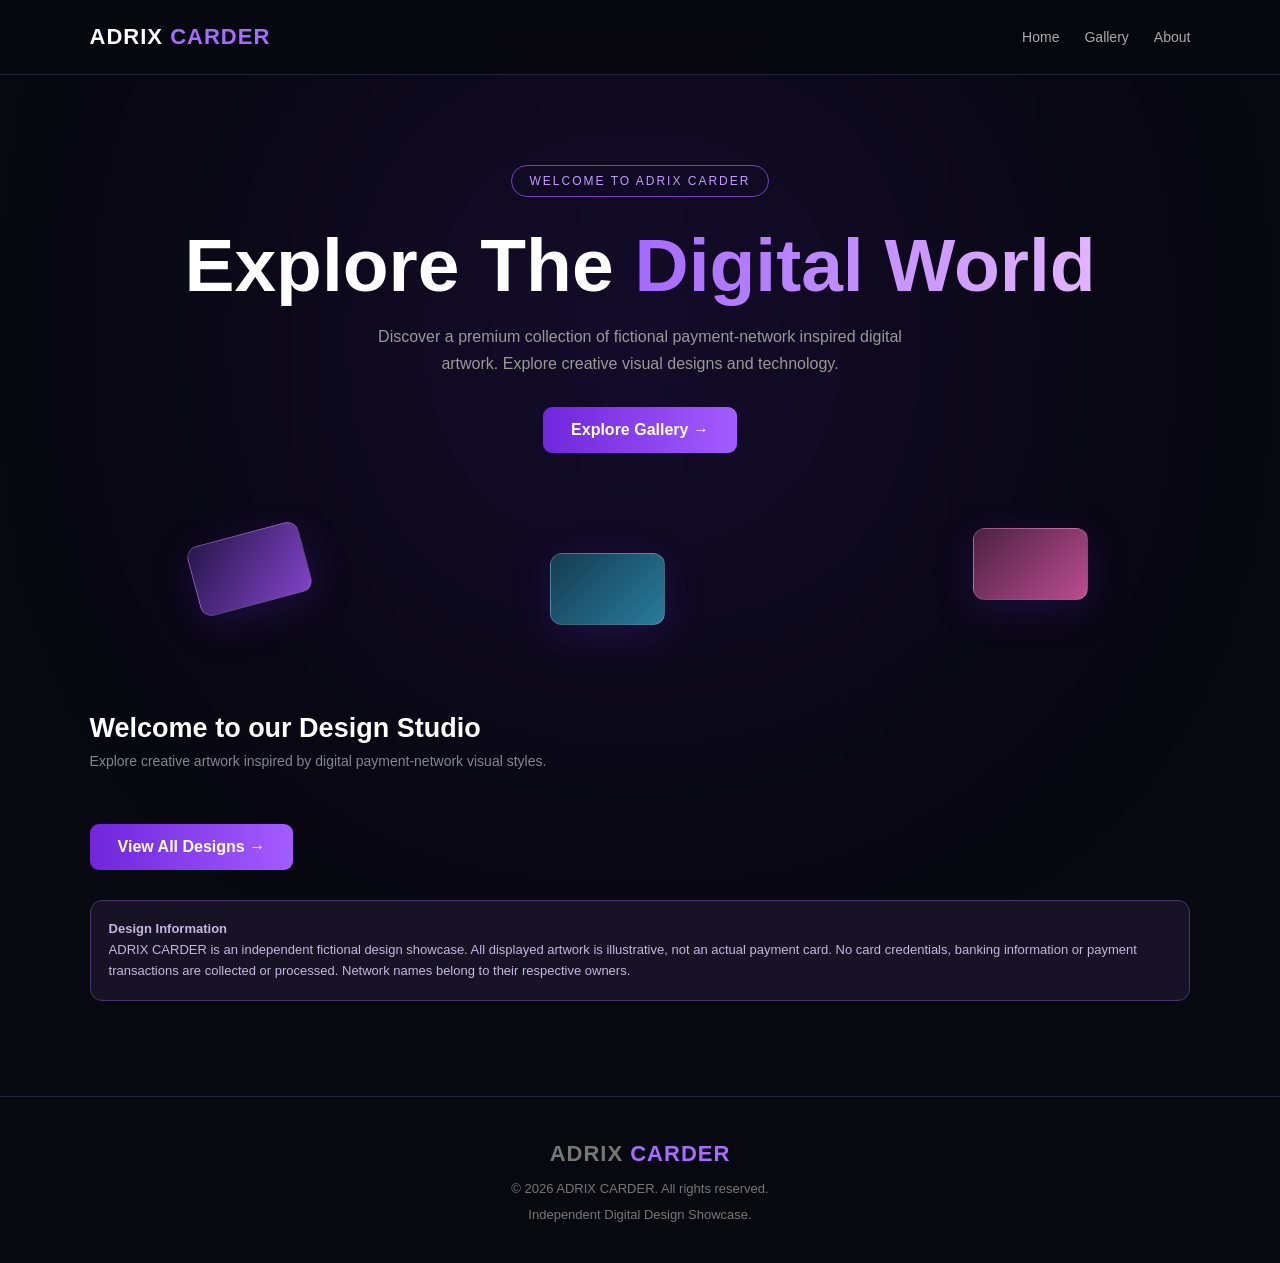
==== commit 9e693049: "Update index.html" ====
--- a/index.html
+++ b/index.html
@@ -74,5 +74,39 @@
   Independent Digital Design Showcase.
 </footer>
 
+<script type="module">
+import { createClient } from
+'https://esm.sh/@supabase/supabase-js@2';
+
+document.body.style.visibility = 'hidden';
+
+const supabase = createClient(
+  'https://xgbjjrwdagdjnybwpiis.supabase.co',
+  'sb_publishable_ZdrIJqkv8f3fdIeyHsO89g_YBJQWt6o'
+);
+
+async function checkLogin() {
+  try {
+    const { data, error } = await supabase.auth.getSession();
+
+    if (error) throw error;
+
+    if (!data.session) {
+      window.location.replace('login.html');
+      return;
+    }
+
+    document.body.style.visibility = 'visible';
+
+  } catch (error) {
+    console.error('Login check failed:', error);
+    document.body.style.visibility = 'visible';
+    alert('Login check failed. Please refresh the page.');
+  }
+}
+
+checkLogin();
+</script>
+
 </body>
 </html>
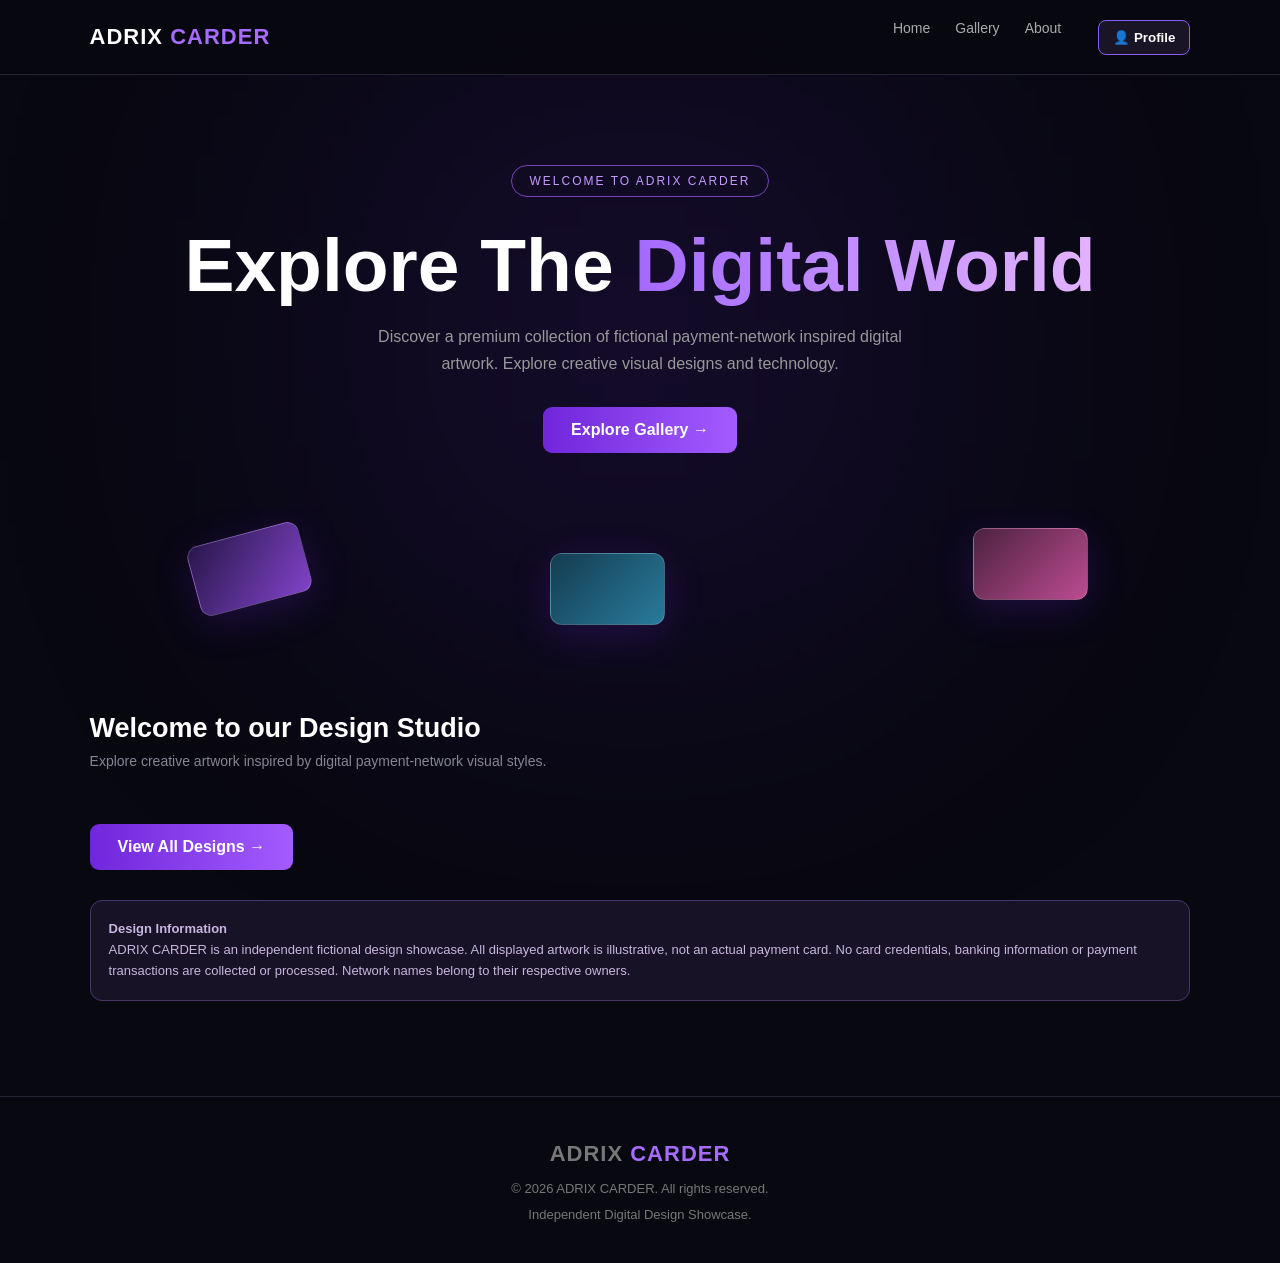
==== commit 7a4f084d: "Update index.html" ====
--- a/index.html
+++ b/index.html
@@ -7,6 +7,55 @@
 <meta name="theme-color" content="#080810">
 <title>ADRIX CARDER | Digital Design Studio</title>
 <link rel="stylesheet" href="style.css">
+
+<style>
+.profile-area {
+  position: relative;
+  display: inline-block;
+  margin-left: 12px;
+}
+.profile-btn {
+  background: #191526;
+  color: white;
+  border: 1px solid #8b5cf6;
+  padding: 9px 14px;
+  border-radius: 8px;
+  cursor: pointer;
+  font-weight: bold;
+}
+.profile-menu {
+  display: none;
+  position: absolute;
+  right: 0;
+  top: 45px;
+  min-width: 210px;
+  padding: 15px;
+  background: #15121f;
+  border: 1px solid #8b5cf6;
+  border-radius: 10px;
+  z-index: 9999;
+  color: white;
+  overflow-wrap: anywhere;
+}
+.profile-menu.show {
+  display: block;
+}
+.profile-email {
+  font-size: 13px;
+  color: #c4b5fd;
+  margin-bottom: 12px;
+}
+.logout-btn {
+  width: 100%;
+  padding: 10px;
+  border: 0;
+  border-radius: 7px;
+  background: #8b5cf6;
+  color: white;
+  font-weight: bold;
+  cursor: pointer;
+}
+</style>
 </head>
 
 <body>
@@ -17,6 +66,19 @@
     <a href="index.html">Home</a>
     <a href="gallery.html">Gallery</a>
     <a href="about.html">About</a>
+
+    <div class="profile-area">
+      <button class="profile-btn" id="profileBtn" type="button">
+        👤 Profile
+      </button>
+
+      <div class="profile-menu" id="profileMenu">
+        <div class="profile-email" id="profileEmail">Loading...</div>
+        <button class="logout-btn" id="logoutBtn" type="button">
+          Logout
+        </button>
+      </div>
+    </div>
   </nav>
 </header>
 
@@ -85,6 +147,11 @@
   'sb_publishable_ZdrIJqkv8f3fdIeyHsO89g_YBJQWt6o'
 );
 
+const profileBtn = document.getElementById('profileBtn');
+const profileMenu = document.getElementById('profileMenu');
+const profileEmail = document.getElementById('profileEmail');
+const logoutBtn = document.getElementById('logoutBtn');
+
 async function checkLogin() {
   try {
     const { data, error } = await supabase.auth.getSession();
@@ -96,14 +163,40 @@
       return;
     }
 
+    profileEmail.textContent = data.session.user.email || 'Visitor account';
     document.body.style.visibility = 'visible';
 
   } catch (error) {
     console.error('Login check failed:', error);
-    document.body.style.visibility = 'visible';
-    alert('Login check failed. Please refresh the page.');
+    window.location.replace('login.html');
   }
 }
+
+profileBtn.addEventListener('click', () => {
+  profileMenu.classList.toggle('show');
+});
+
+document.addEventListener('click', (event) => {
+  if (!event.target.closest('.profile-area')) {
+    profileMenu.classList.remove('show');
+  }
+});
+
+logoutBtn.addEventListener('click', async () => {
+  logoutBtn.disabled = true;
+  logoutBtn.textContent = 'Logging out...';
+
+  const { error } = await supabase.auth.signOut();
+
+  if (error) {
+    alert('Logout failed. Please try again.');
+    logoutBtn.disabled = false;
+    logoutBtn.textContent = 'Logout';
+    return;
+  }
+
+  window.location.replace('login.html');
+});
 
 checkLogin();
 </script>
